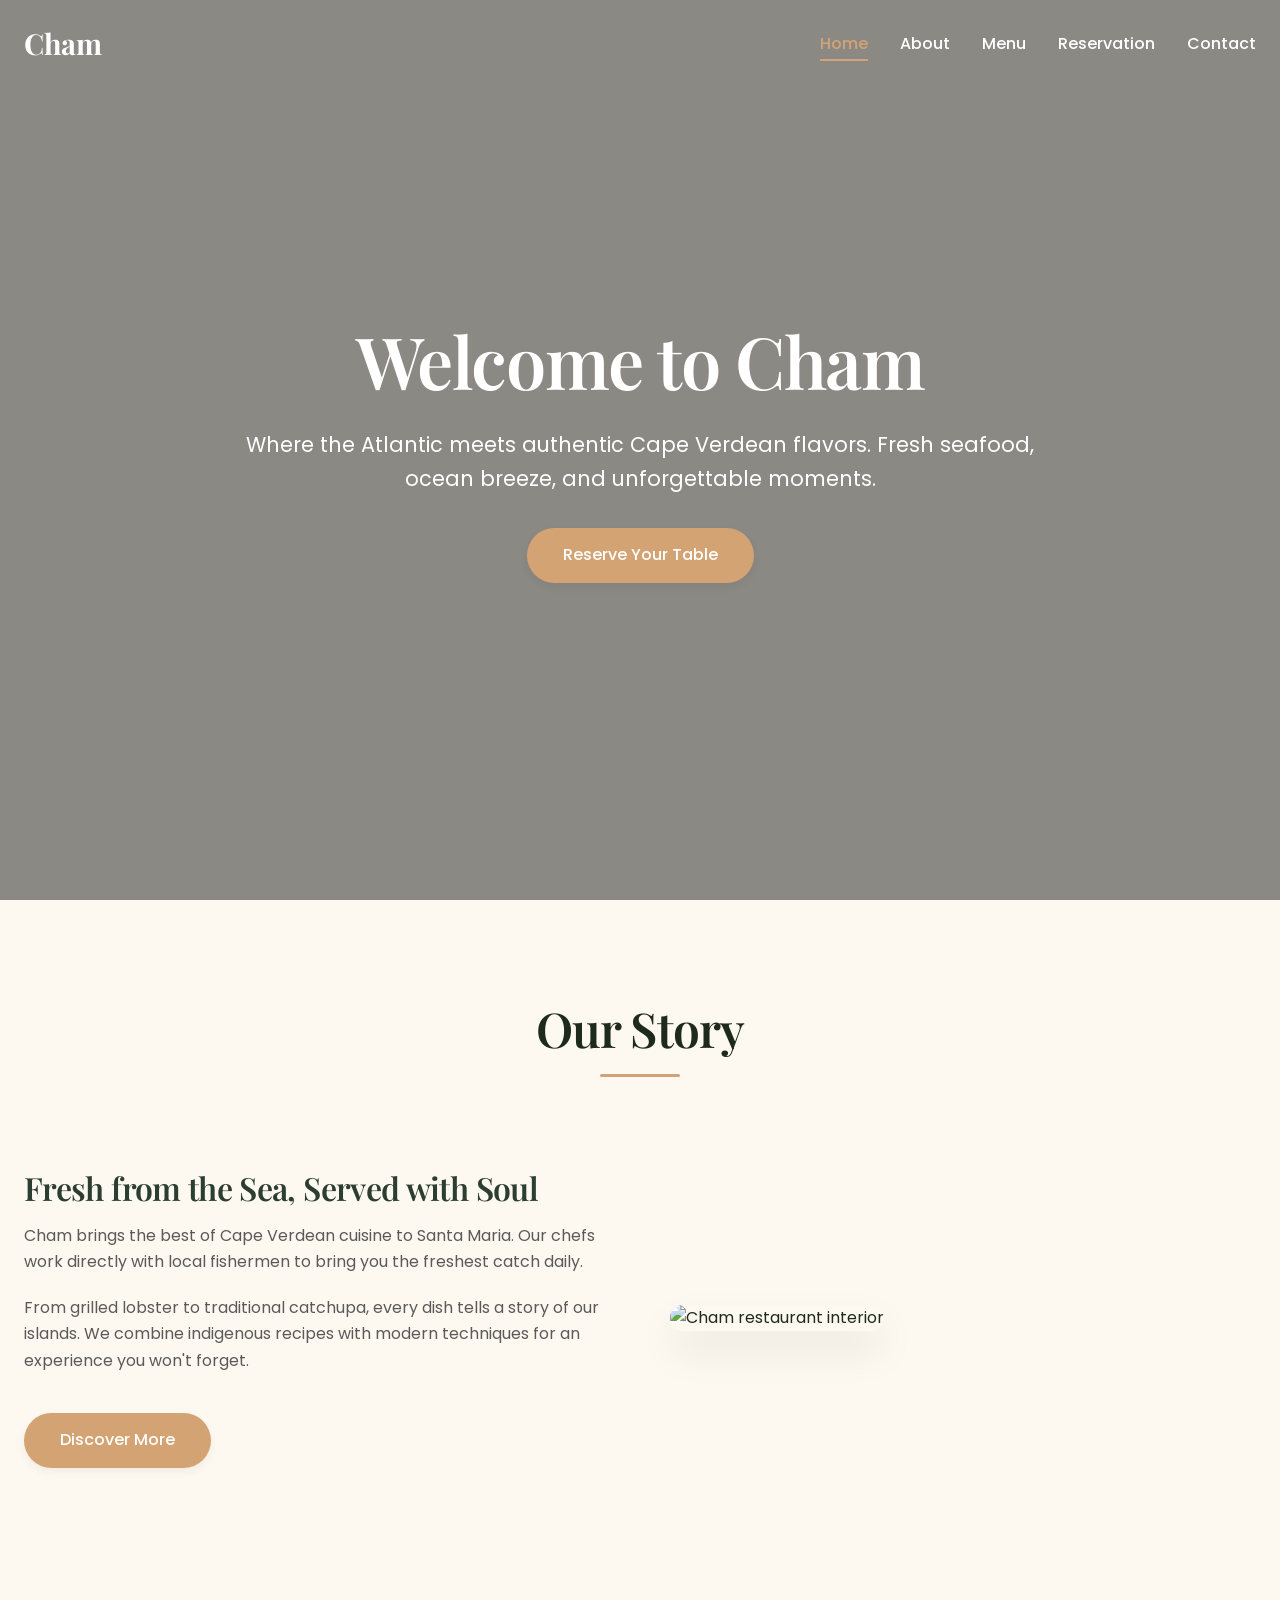
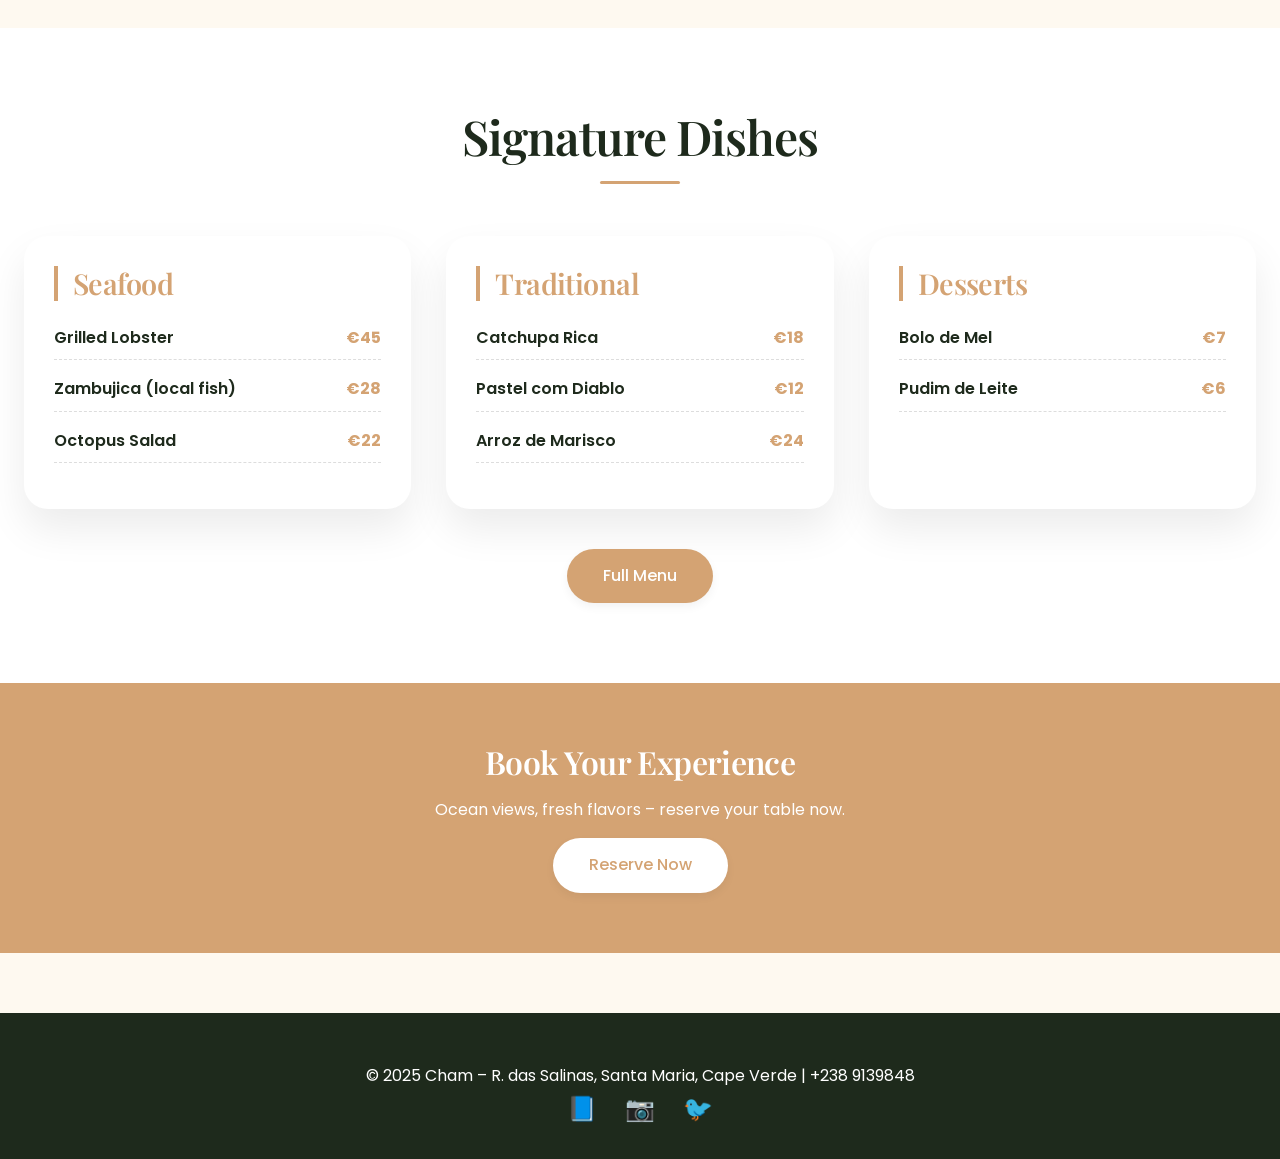
==== index.html @ 8c7170d0 "Create index.html" ====
<!DOCTYPE html>
<html lang="en">
<head>
    <meta charset="UTF-8">
    <meta name="viewport" content="width=device-width, initial-scale=1.0, viewport-fit=cover">
    <title>Cham | Exquisite Dining in Santa Maria, Cape Verde</title>
    <meta name="description" content="Cham Restaurant in Santa Maria, Cape Verde. Fresh seafood, local flavors, and stunning ocean views. Reserve your table today.">
    <link rel="preconnect" href="https://fonts.googleapis.com">
    <link rel="preconnect" href="https://fonts.gstatic.com" crossorigin>
    <link href="https://fonts.googleapis.com/css2?family=Playfair+Display:wght@400;600;700&family=Poppins:wght@300;400;500;600&display=swap" rel="stylesheet" media="print" onload="this.media='all'">
    <noscript><link href="https://fonts.googleapis.com/css2?family=Playfair+Display:wght@400;600;700&family=Poppins:wght@300;400;500;600&display=swap" rel="stylesheet"></noscript>
    <link rel="preload" as="image" href="https://images.unsplash.com/photo-1517248135467-4c7edcad34c4?ixlib=rb-4.0.3&auto=format&fit=crop&w=2070&q=80">
    <!-- Critical CSS inline for instant paint -->
    <style>
        :root{--primary:#d4a373;--primary-dark:#b88352;--secondary:#2c3e2f;--dark:#1e2a1c;--light:#fef9f0;--gray:#5a5a5a;--white:#fff;--font-head:'Playfair Display',serif;--font-body:'Poppins',sans-serif;--transition:all 0.4s ease}
        *{margin:0;padding:0;box-sizing:border-box}
        body{font-family:var(--font-body);color:var(--dark);background:var(--light);line-height:1.65;overflow-x:hidden}
        h1,h2,h3{font-family:var(--font-head);font-weight:600}
        .container{max-width:1280px;margin:0 auto;padding:0 24px}
        .btn{display:inline-block;background:var(--primary);color:var(--white);padding:14px 36px;border-radius:50px;text-decoration:none;font-weight:500;transition:var(--transition);border:none;cursor:pointer}
        .btn:hover{background:var(--primary-dark);transform:translateY(-3px)}
        .nav{position:fixed;width:100%;top:0;z-index:1000;padding:20px 0;transition:var(--transition);background:transparent}
        .nav-scrolled{background:rgba(30,42,28,0.95);backdrop-filter:blur(10px);padding:12px 0}
        .nav .container{display:flex;justify-content:space-between;align-items:center}
        .logo{font-size:1.8rem;font-weight:700;font-family:var(--font-head);color:var(--white);text-decoration:none}
        .nav-links{display:flex;gap:2rem;list-style:none}
        .nav-links a{color:var(--white);text-decoration:none;font-weight:500;transition:var(--transition)}
        .nav-links a:hover,.nav-links a.active{color:var(--primary)}
        .mobile-menu{display:none;font-size:1.8rem;color:var(--white);cursor:pointer;background:none;border:none}
        .hero{height:100vh;min-height:700px;background:linear-gradient(rgba(0,0,0,0.45),rgba(0,0,0,0.45)),url('https://images.unsplash.com/photo-1517248135467-4c7edcad34c4?ixlib=rb-4.0.3&auto=format&fit=crop&w=2070&q=80') no-repeat center/cover;display:flex;align-items:center;text-align:center;color:var(--white)}
        .hero-content{max-width:800px;margin:0 auto}
        .hero h1{font-size:4.5rem;margin-bottom:1.5rem;animation:fadeUp 1s ease}
        .hero p{font-size:1.3rem;margin-bottom:2rem;animation:fadeUp 1s ease 0.2s both}
        .hero .btn{animation:fadeUp 1s ease 0.4s both}
        @keyframes fadeUp{from{opacity:0;transform:translateY(40px)}to{opacity:1;transform:translateY(0)}}
        .section-title{text-align:center;font-size:3rem;margin-bottom:2rem;position:relative;display:inline-block;width:100%}
        .section-title::after{content:'';display:block;width:80px;height:3px;background:var(--primary);margin:1rem auto 0}
        .about-grid{display:grid;grid-template-columns:1fr 1fr;gap:60px;align-items:center;margin:60px 0}
        .menu-grid{display:grid;grid-template-columns:repeat(auto-fit,minmax(300px,1fr));gap:35px}
        .footer{background:var(--dark);color:white;text-align:center;padding:50px 0 30px;margin-top:60px}
        @media(max-width:768px){.mobile-menu{display:block}.nav-links{position:fixed;top:70px;left:-100%;width:80%;height:calc(100vh - 70px);background:var(--dark);flex-direction:column;align-items:center;padding-top:40px;transition:left 0.3s}.nav-links.active{left:0}.hero h1{font-size:2.5rem}.about-grid{grid-template-columns:1fr}}
    </style>
    <link rel="stylesheet" href="style.css" media="print" onload="this.media='all'">
    <noscript><link rel="stylesheet" href="style.css"></noscript>
</head>
<body>
    <nav class="nav">
        <div class="container">
            <a href="index.html" class="logo">Cham</a>
            <button class="mobile-menu" aria-label="Menu">☰</button>
            <ul class="nav-links">
                <li><a href="index.html" class="active">Home</a></li>
                <li><a href="about.html">About</a></li>
                <li><a href="menu.html">Menu</a></li>
                <li><a href="reservation.html">Reservation</a></li>
                <li><a href="contact.html">Contact</a></li>
            </ul>
        </div>
    </nav>

    <section class="hero">
        <div class="hero-content">
            <h1>Welcome to Cham</h1>
            <p>Where the Atlantic meets authentic Cape Verdean flavors. Fresh seafood, ocean breeze, and unforgettable moments.</p>
            <a href="reservation.html" class="btn">Reserve Your Table</a>
        </div>
    </section>

    <section class="about">
        <div class="container">
            <h2 class="section-title">Our Story</h2>
            <div class="about-grid">
                <div class="about-text">
                    <h3>Fresh from the Sea, Served with Soul</h3>
                    <p>Cham brings the best of Cape Verdean cuisine to Santa Maria. Our chefs work directly with local fishermen to bring you the freshest catch daily.</p>
                    <p>From grilled lobster to traditional catchupa, every dish tells a story of our islands. We combine indigenous recipes with modern techniques for an experience you won't forget.</p>
                    <a href="about.html" class="btn" style="margin-top:20px">Discover More</a>
                </div>
                <div class="about-img">
                    <img src="https://images.unsplash.com/photo-1555396273-367ea4eb4db5?ixlib=rb-4.0.3&auto=format&fit=crop&w=800&q=80" alt="Cham restaurant interior" loading="eager" width="100%">
                </div>
            </div>
        </div>
    </section>

    <section style="background:var(--white); padding:80px 0">
        <div class="container">
            <h2 class="section-title">Signature Dishes</h2>
            <div class="menu-grid">
                <div class="menu-category">
                    <h3>Seafood</h3>
                    <div class="menu-item"><span class="menu-item-name">Grilled Lobster</span><span class="menu-item-price">€45</span></div>
                    <div class="menu-item"><span class="menu-item-name">Zambujica (local fish)</span><span class="menu-item-price">€28</span></div>
                    <div class="menu-item"><span class="menu-item-name">Octopus Salad</span><span class="menu-item-price">€22</span></div>
                </div>
                <div class="menu-category">
                    <h3>Traditional</h3>
                    <div class="menu-item"><span class="menu-item-name">Catchupa Rica</span><span class="menu-item-price">€18</span></div>
                    <div class="menu-item"><span class="menu-item-name">Pastel com Diablo</span><span class="menu-item-price">€12</span></div>
                    <div class="menu-item"><span class="menu-item-name">Arroz de Marisco</span><span class="menu-item-price">€24</span></div>
                </div>
                <div class="menu-category">
                    <h3>Desserts</h3>
                    <div class="menu-item"><span class="menu-item-name">Bolo de Mel</span><span class="menu-item-price">€7</span></div>
                    <div class="menu-item"><span class="menu-item-name">Pudim de Leite</span><span class="menu-item-price">€6</span></div>
                </div>
            </div>
            <div style="text-align:center; margin-top:40px">
                <a href="menu.html" class="btn">Full Menu</a>
            </div>
        </div>
    </section>

    <section style="background:var(--primary); color:white; text-align:center; padding:60px 20px">
        <div class="container">
            <h2 style="font-size:2rem">Book Your Experience</h2>
            <p style="margin:15px 0">Ocean views, fresh flavors – reserve your table now.</p>
            <a href="reservation.html" class="btn" style="background:white; color:var(--primary)">Reserve Now</a>
        </div>
    </section>

    <footer class="footer">
        <div class="container">
            <p>© 2025 Cham – R. das Salinas, Santa Maria, Cape Verde | +238 9139848</p>
            <div class="social-links">
                <a href="#">📘</a> <a href="#">📷</a> <a href="#">🐦</a>
            </div>
        </div>
    </footer>
    <script src="script.js" defer></script>
</body>
</html>
---- style.css ----
/* Cham - Restaurant in Santa Maria, Cape Verde */
/* Premium Modern Design | Fast Loading | No React */

:root {
    --primary: #d4a373;
    --primary-dark: #b88352;
    --secondary: #2c3e2f;
    --dark: #1e2a1c;
    --light: #fef9f0;
    --gray: #5a5a5a;
    --white: #ffffff;
    --black: #1a1a1a;
    --font-head: 'Playfair Display', serif;
    --font-body: 'Poppins', sans-serif;
    --transition: all 0.4s ease;
    --shadow: 0 20px 40px rgba(0,0,0,0.08);
    --shadow-hover: 0 25px 50px rgba(0,0,0,0.12);
}

* { margin: 0; padding: 0; box-sizing: border-box; }
body { font-family: var(--font-body); color: var(--dark); background-color: var(--light); line-height: 1.65; overflow-x: hidden; }
h1, h2, h3, h4, h5, h6 { font-family: var(--font-head); font-weight: 600; letter-spacing: -0.02em; line-height: 1.2; }
.container { max-width: 1280px; margin: 0 auto; padding: 0 24px; }
section { padding: 100px 0; position: relative; }

.section-title { text-align: center; font-size: 3rem; margin-bottom: 2rem; position: relative; display: inline-block; width: 100%; }
.section-title::after { content: ''; display: block; width: 80px; height: 3px; background: var(--primary); margin: 1rem auto 0; border-radius: 2px; }
.section-subtitle { text-align: center; color: var(--gray); max-width: 700px; margin: -1rem auto 3rem; font-size: 1.1rem; }

.btn { display: inline-block; background: var(--primary); color: var(--white); padding: 14px 36px; border-radius: 50px; text-decoration: none; font-weight: 500; font-size: 1rem; transition: var(--transition); border: none; cursor: pointer; box-shadow: 0 4px 10px rgba(0,0,0,0.05); }
.btn:hover { background: var(--primary-dark); transform: translateY(-3px); box-shadow: 0 8px 20px rgba(0,0,0,0.1); }
.btn-outline { background: transparent; border: 2px solid var(--primary); color: var(--primary); }
.btn-outline:hover { background: var(--primary); color: var(--white); }

.nav { position: fixed; width: 100%; top: 0; z-index: 1000; padding: 20px 0; transition: var(--transition); background: transparent; }
.nav-scrolled { background: rgba(30, 42, 28, 0.95); backdrop-filter: blur(10px); padding: 12px 0; box-shadow: 0 5px 20px rgba(0,0,0,0.1); }
.nav .container { display: flex; justify-content: space-between; align-items: center; }
.logo { font-size: 1.8rem; font-weight: 700; font-family: var(--font-head); color: var(--white); text-decoration: none; letter-spacing: -0.5px; }
.nav-links { display: flex; gap: 2rem; list-style: none; }
.nav-links a { color: var(--white); text-decoration: none; font-weight: 500; transition: var(--transition); position: relative; }
.nav-links a:hover, .nav-links a.active { color: var(--primary); }
.nav-links a.active::after { content: ''; position: absolute; bottom: -6px; left: 0; width: 100%; height: 2px; background: var(--primary); }
.mobile-menu { display: none; font-size: 1.8rem; color: var(--white); cursor: pointer; background: none; border: none; }

.hero { height: 100vh; min-height: 700px; background: linear-gradient(rgba(0,0,0,0.45), rgba(0,0,0,0.45)), url('https://images.unsplash.com/photo-1517248135467-4c7edcad34c4?ixlib=rb-4.0.3&auto=format&fit=crop&w=2070&q=80') no-repeat center/cover; display: flex; align-items: center; text-align: center; color: var(--white); }
.hero-content { max-width: 800px; margin: 0 auto; }
.hero h1 { font-size: 4.5rem; margin-bottom: 1.5rem; animation: fadeUp 1s ease; }
.hero p { font-size: 1.3rem; margin-bottom: 2rem; animation: fadeUp 1s ease 0.2s both; }
.hero .btn { animation: fadeUp 1s ease 0.4s both; }
@keyframes fadeUp { from { opacity: 0; transform: translateY(40px); } to { opacity: 1; transform: translateY(0); } }

.about-grid { display: grid; grid-template-columns: 1fr 1fr; gap: 60px; align-items: center; }
.about-text h3 { font-size: 2rem; margin-bottom: 1rem; color: var(--secondary); }
.about-text p { margin-bottom: 1.2rem; color: var(--gray); }
.about-img img { width: 100%; border-radius: 20px; box-shadow: var(--shadow); transition: var(--transition); }
.about-img img:hover { transform: scale(1.02); box-shadow: var(--shadow-hover); }

.menu-grid { display: grid; grid-template-columns: repeat(auto-fit, minmax(320px, 1fr)); gap: 35px; margin-top: 20px; }
.menu-category { background: var(--white); padding: 30px; border-radius: 24px; box-shadow: var(--shadow); transition: var(--transition); }
.menu-category:hover { transform: translateY(-8px); box-shadow: var(--shadow-hover); }
.menu-category h3 { font-size: 1.8rem; color: var(--primary); margin-bottom: 1.5rem; border-left: 4px solid var(--primary); padding-left: 15px; }
.menu-item { display: flex; justify-content: space-between; margin-bottom: 1rem; padding-bottom: 0.5rem; border-bottom: 1px dashed #ddd; }
.menu-item-name { font-weight: 600; }
.menu-item-price { color: var(--primary); font-weight: 700; }

.reservation-form { max-width: 700px; margin: 60px auto; background: var(--white); padding: 45px; border-radius: 30px; box-shadow: var(--shadow); }
.form-group { margin-bottom: 20px; }
.form-group label { display: block; margin-bottom: 8px; font-weight: 500; }
.form-group input, .form-group select, .form-group textarea { width: 100%; padding: 14px 16px; border: 1px solid #e0e0e0; border-radius: 12px; font-family: var(--font-body); font-size: 1rem; transition: var(--transition); }
.form-group input:focus, .form-group select:focus, .form-group textarea:focus { outline: none; border-color: var(--primary); box-shadow: 0 0 0 3px rgba(212, 163, 115, 0.1); }
.form-row { display: grid; grid-template-columns: 1fr 1fr; gap: 20px; }

.contact-grid { display: grid; grid-template-columns: repeat(auto-fit, minmax(260px, 1fr)); gap: 40px; margin-bottom: 60px; }
.contact-card { background: var(--white); padding: 35px 25px; text-align: center; border-radius: 24px; box-shadow: var(--shadow); transition: var(--transition); }
.contact-card:hover { transform: translateY(-5px); }
.contact-card h3 { color: var(--primary); margin-bottom: 15px; font-size: 1.5rem; }
.contact-card p { margin: 8px 0; color: var(--gray); }
.map { border-radius: 24px; overflow: hidden; box-shadow: var(--shadow); }

.footer { background: var(--dark); color: var(--white); text-align: center; padding: 50px 0 30px; margin-top: 60px; }
.social-links a { color: var(--white); margin: 0 12px; font-size: 1.5rem; text-decoration: none; transition: var(--transition); }
.social-links a:hover { color: var(--primary); transform: translateY(-3px); }

.toast-message { position: fixed; bottom: 30px; right: 30px; background: #2c7a4d; color: white; padding: 14px 28px; border-radius: 60px; font-weight: 500; z-index: 10000; box-shadow: 0 8px 20px rgba(0,0,0,0.2); opacity: 0; transform: translateY(20px); transition: all 0.3s ease; pointer-events: none; }
.toast-message.show { opacity: 1; transform: translateY(0); }

@media (max-width: 992px) { section { padding: 70px 0; } .hero h1 { font-size: 3.2rem; } .section-title { font-size: 2.5rem; } }
@media (max-width: 768px) { .mobile-menu { display: block; } .nav-links { position: fixed; top: 70px; left: -100%; width: 80%; height: calc(100vh - 70px); background: var(--dark); flex-direction: column; align-items: center; padding-top: 40px; transition: left 0.3s; gap: 1.8rem; border-radius: 0 20px 20px 0; } .nav-links.active { left: 0; } .hero h1 { font-size: 2.5rem; } .about-grid, .form-row { grid-template-columns: 1fr; } .reservation-form { padding: 25px; } .section-title { font-size: 2rem; } }
@media (max-width: 480px) { .container { padding: 0 16px; } .hero h1 { font-size: 2rem; } .btn { padding: 10px 24px; } }
---- style.css ----
/* Cham - Restaurant in Santa Maria, Cape Verde */
/* Premium Modern Design | Fast Loading | No React */

:root {
    --primary: #d4a373;
    --primary-dark: #b88352;
    --secondary: #2c3e2f;
    --dark: #1e2a1c;
    --light: #fef9f0;
    --gray: #5a5a5a;
    --white: #ffffff;
    --black: #1a1a1a;
    --font-head: 'Playfair Display', serif;
    --font-body: 'Poppins', sans-serif;
    --transition: all 0.4s ease;
    --shadow: 0 20px 40px rgba(0,0,0,0.08);
    --shadow-hover: 0 25px 50px rgba(0,0,0,0.12);
}

* { margin: 0; padding: 0; box-sizing: border-box; }
body { font-family: var(--font-body); color: var(--dark); background-color: var(--light); line-height: 1.65; overflow-x: hidden; }
h1, h2, h3, h4, h5, h6 { font-family: var(--font-head); font-weight: 600; letter-spacing: -0.02em; line-height: 1.2; }
.container { max-width: 1280px; margin: 0 auto; padding: 0 24px; }
section { padding: 100px 0; position: relative; }

.section-title { text-align: center; font-size: 3rem; margin-bottom: 2rem; position: relative; display: inline-block; width: 100%; }
.section-title::after { content: ''; display: block; width: 80px; height: 3px; background: var(--primary); margin: 1rem auto 0; border-radius: 2px; }
.section-subtitle { text-align: center; color: var(--gray); max-width: 700px; margin: -1rem auto 3rem; font-size: 1.1rem; }

.btn { display: inline-block; background: var(--primary); color: var(--white); padding: 14px 36px; border-radius: 50px; text-decoration: none; font-weight: 500; font-size: 1rem; transition: var(--transition); border: none; cursor: pointer; box-shadow: 0 4px 10px rgba(0,0,0,0.05); }
.btn:hover { background: var(--primary-dark); transform: translateY(-3px); box-shadow: 0 8px 20px rgba(0,0,0,0.1); }
.btn-outline { background: transparent; border: 2px solid var(--primary); color: var(--primary); }
.btn-outline:hover { background: var(--primary); color: var(--white); }

.nav { position: fixed; width: 100%; top: 0; z-index: 1000; padding: 20px 0; transition: var(--transition); background: transparent; }
.nav-scrolled { background: rgba(30, 42, 28, 0.95); backdrop-filter: blur(10px); padding: 12px 0; box-shadow: 0 5px 20px rgba(0,0,0,0.1); }
.nav .container { display: flex; justify-content: space-between; align-items: center; }
.logo { font-size: 1.8rem; font-weight: 700; font-family: var(--font-head); color: var(--white); text-decoration: none; letter-spacing: -0.5px; }
.nav-links { display: flex; gap: 2rem; list-style: none; }
.nav-links a { color: var(--white); text-decoration: none; font-weight: 500; transition: var(--transition); position: relative; }
.nav-links a:hover, .nav-links a.active { color: var(--primary); }
.nav-links a.active::after { content: ''; position: absolute; bottom: -6px; left: 0; width: 100%; height: 2px; background: var(--primary); }
.mobile-menu { display: none; font-size: 1.8rem; color: var(--white); cursor: pointer; background: none; border: none; }

.hero { height: 100vh; min-height: 700px; background: linear-gradient(rgba(0,0,0,0.45), rgba(0,0,0,0.45)), url('https://images.unsplash.com/photo-1517248135467-4c7edcad34c4?ixlib=rb-4.0.3&auto=format&fit=crop&w=2070&q=80') no-repeat center/cover; display: flex; align-items: center; text-align: center; color: var(--white); }
.hero-content { max-width: 800px; margin: 0 auto; }
.hero h1 { font-size: 4.5rem; margin-bottom: 1.5rem; animation: fadeUp 1s ease; }
.hero p { font-size: 1.3rem; margin-bottom: 2rem; animation: fadeUp 1s ease 0.2s both; }
.hero .btn { animation: fadeUp 1s ease 0.4s both; }
@keyframes fadeUp { from { opacity: 0; transform: translateY(40px); } to { opacity: 1; transform: translateY(0); } }

.about-grid { display: grid; grid-template-columns: 1fr 1fr; gap: 60px; align-items: center; }
.about-text h3 { font-size: 2rem; margin-bottom: 1rem; color: var(--secondary); }
.about-text p { margin-bottom: 1.2rem; color: var(--gray); }
.about-img img { width: 100%; border-radius: 20px; box-shadow: var(--shadow); transition: var(--transition); }
.about-img img:hover { transform: scale(1.02); box-shadow: var(--shadow-hover); }

.menu-grid { display: grid; grid-template-columns: repeat(auto-fit, minmax(320px, 1fr)); gap: 35px; margin-top: 20px; }
.menu-category { background: var(--white); padding: 30px; border-radius: 24px; box-shadow: var(--shadow); transition: var(--transition); }
.menu-category:hover { transform: translateY(-8px); box-shadow: var(--shadow-hover); }
.menu-category h3 { font-size: 1.8rem; color: var(--primary); margin-bottom: 1.5rem; border-left: 4px solid var(--primary); padding-left: 15px; }
.menu-item { display: flex; justify-content: space-between; margin-bottom: 1rem; padding-bottom: 0.5rem; border-bottom: 1px dashed #ddd; }
.menu-item-name { font-weight: 600; }
.menu-item-price { color: var(--primary); font-weight: 700; }

.reservation-form { max-width: 700px; margin: 60px auto; background: var(--white); padding: 45px; border-radius: 30px; box-shadow: var(--shadow); }
.form-group { margin-bottom: 20px; }
.form-group label { display: block; margin-bottom: 8px; font-weight: 500; }
.form-group input, .form-group select, .form-group textarea { width: 100%; padding: 14px 16px; border: 1px solid #e0e0e0; border-radius: 12px; font-family: var(--font-body); font-size: 1rem; transition: var(--transition); }
.form-group input:focus, .form-group select:focus, .form-group textarea:focus { outline: none; border-color: var(--primary); box-shadow: 0 0 0 3px rgba(212, 163, 115, 0.1); }
.form-row { display: grid; grid-template-columns: 1fr 1fr; gap: 20px; }

.contact-grid { display: grid; grid-template-columns: repeat(auto-fit, minmax(260px, 1fr)); gap: 40px; margin-bottom: 60px; }
.contact-card { background: var(--white); padding: 35px 25px; text-align: center; border-radius: 24px; box-shadow: var(--shadow); transition: var(--transition); }
.contact-card:hover { transform: translateY(-5px); }
.contact-card h3 { color: var(--primary); margin-bottom: 15px; font-size: 1.5rem; }
.contact-card p { margin: 8px 0; color: var(--gray); }
.map { border-radius: 24px; overflow: hidden; box-shadow: var(--shadow); }

.footer { background: var(--dark); color: var(--white); text-align: center; padding: 50px 0 30px; margin-top: 60px; }
.social-links a { color: var(--white); margin: 0 12px; font-size: 1.5rem; text-decoration: none; transition: var(--transition); }
.social-links a:hover { color: var(--primary); transform: translateY(-3px); }

.toast-message { position: fixed; bottom: 30px; right: 30px; background: #2c7a4d; color: white; padding: 14px 28px; border-radius: 60px; font-weight: 500; z-index: 10000; box-shadow: 0 8px 20px rgba(0,0,0,0.2); opacity: 0; transform: translateY(20px); transition: all 0.3s ease; pointer-events: none; }
.toast-message.show { opacity: 1; transform: translateY(0); }

@media (max-width: 992px) { section { padding: 70px 0; } .hero h1 { font-size: 3.2rem; } .section-title { font-size: 2.5rem; } }
@media (max-width: 768px) { .mobile-menu { display: block; } .nav-links { position: fixed; top: 70px; left: -100%; width: 80%; height: calc(100vh - 70px); background: var(--dark); flex-direction: column; align-items: center; padding-top: 40px; transition: left 0.3s; gap: 1.8rem; border-radius: 0 20px 20px 0; } .nav-links.active { left: 0; } .hero h1 { font-size: 2.5rem; } .about-grid, .form-row { grid-template-columns: 1fr; } .reservation-form { padding: 25px; } .section-title { font-size: 2rem; } }
@media (max-width: 480px) { .container { padding: 0 16px; } .hero h1 { font-size: 2rem; } .btn { padding: 10px 24px; } }
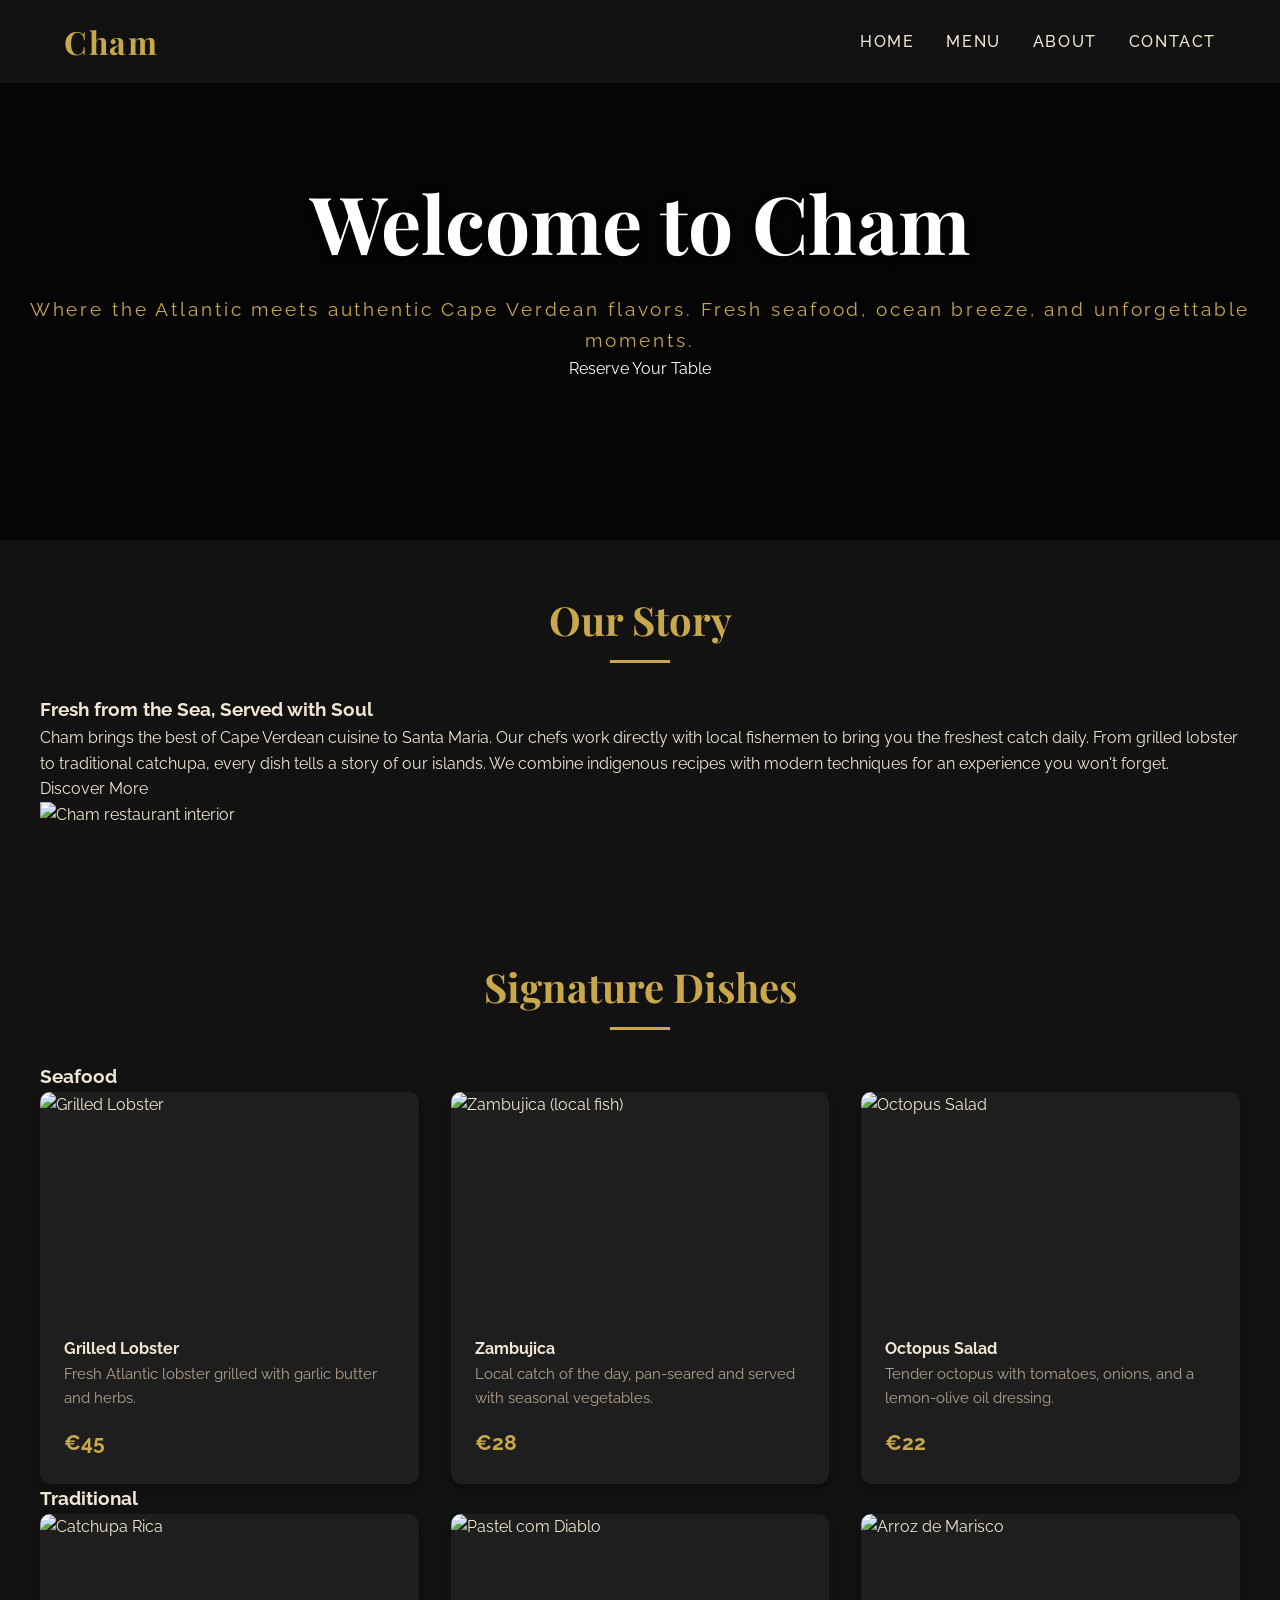
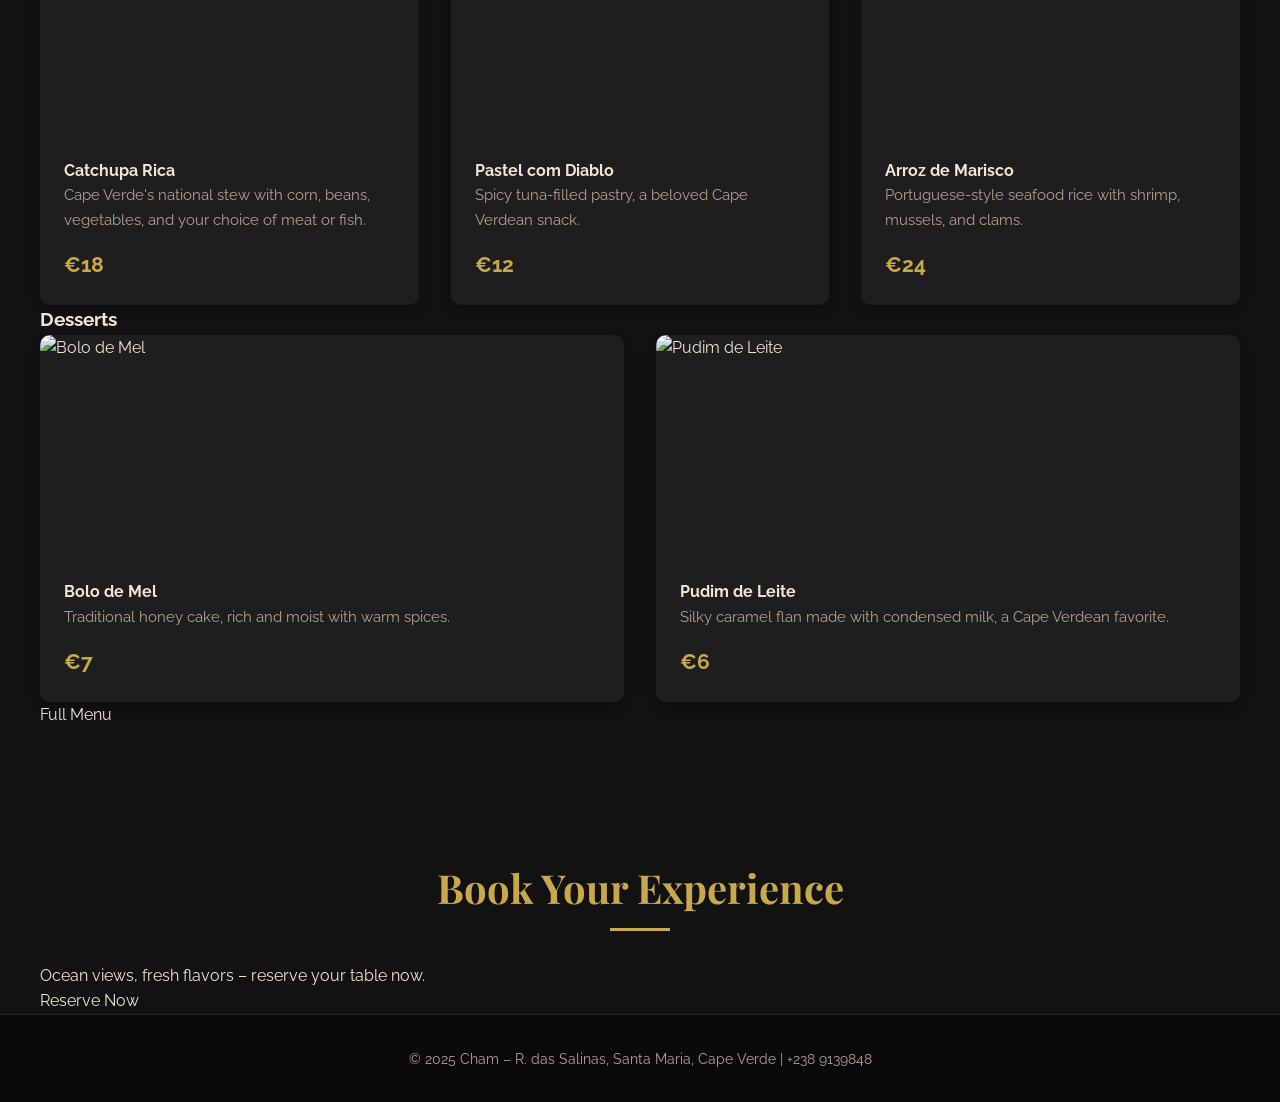
==== commit 340c47a1: "Create index.html" ====
--- a/index.html
+++ b/index.html
@@ -2,131 +2,155 @@
 <html lang="en">
 <head>
     <meta charset="UTF-8">
-    <meta name="viewport" content="width=device-width, initial-scale=1.0, viewport-fit=cover">
+    <meta name="viewport" content="width=device-width, initial-scale=1.0">
     <title>Cham | Exquisite Dining in Santa Maria, Cape Verde</title>
-    <meta name="description" content="Cham Restaurant in Santa Maria, Cape Verde. Fresh seafood, local flavors, and stunning ocean views. Reserve your table today.">
+    <link rel="stylesheet" href="style.css">
     <link rel="preconnect" href="https://fonts.googleapis.com">
     <link rel="preconnect" href="https://fonts.gstatic.com" crossorigin>
-    <link href="https://fonts.googleapis.com/css2?family=Playfair+Display:wght@400;600;700&family=Poppins:wght@300;400;500;600&display=swap" rel="stylesheet" media="print" onload="this.media='all'">
-    <noscript><link href="https://fonts.googleapis.com/css2?family=Playfair+Display:wght@400;600;700&family=Poppins:wght@300;400;500;600&display=swap" rel="stylesheet"></noscript>
-    <link rel="preload" as="image" href="https://images.unsplash.com/photo-1517248135467-4c7edcad34c4?ixlib=rb-4.0.3&auto=format&fit=crop&w=2070&q=80">
-    <!-- Critical CSS inline for instant paint -->
-    <style>
-        :root{--primary:#d4a373;--primary-dark:#b88352;--secondary:#2c3e2f;--dark:#1e2a1c;--light:#fef9f0;--gray:#5a5a5a;--white:#fff;--font-head:'Playfair Display',serif;--font-body:'Poppins',sans-serif;--transition:all 0.4s ease}
-        *{margin:0;padding:0;box-sizing:border-box}
-        body{font-family:var(--font-body);color:var(--dark);background:var(--light);line-height:1.65;overflow-x:hidden}
-        h1,h2,h3{font-family:var(--font-head);font-weight:600}
-        .container{max-width:1280px;margin:0 auto;padding:0 24px}
-        .btn{display:inline-block;background:var(--primary);color:var(--white);padding:14px 36px;border-radius:50px;text-decoration:none;font-weight:500;transition:var(--transition);border:none;cursor:pointer}
-        .btn:hover{background:var(--primary-dark);transform:translateY(-3px)}
-        .nav{position:fixed;width:100%;top:0;z-index:1000;padding:20px 0;transition:var(--transition);background:transparent}
-        .nav-scrolled{background:rgba(30,42,28,0.95);backdrop-filter:blur(10px);padding:12px 0}
-        .nav .container{display:flex;justify-content:space-between;align-items:center}
-        .logo{font-size:1.8rem;font-weight:700;font-family:var(--font-head);color:var(--white);text-decoration:none}
-        .nav-links{display:flex;gap:2rem;list-style:none}
-        .nav-links a{color:var(--white);text-decoration:none;font-weight:500;transition:var(--transition)}
-        .nav-links a:hover,.nav-links a.active{color:var(--primary)}
-        .mobile-menu{display:none;font-size:1.8rem;color:var(--white);cursor:pointer;background:none;border:none}
-        .hero{height:100vh;min-height:700px;background:linear-gradient(rgba(0,0,0,0.45),rgba(0,0,0,0.45)),url('https://images.unsplash.com/photo-1517248135467-4c7edcad34c4?ixlib=rb-4.0.3&auto=format&fit=crop&w=2070&q=80') no-repeat center/cover;display:flex;align-items:center;text-align:center;color:var(--white)}
-        .hero-content{max-width:800px;margin:0 auto}
-        .hero h1{font-size:4.5rem;margin-bottom:1.5rem;animation:fadeUp 1s ease}
-        .hero p{font-size:1.3rem;margin-bottom:2rem;animation:fadeUp 1s ease 0.2s both}
-        .hero .btn{animation:fadeUp 1s ease 0.4s both}
-        @keyframes fadeUp{from{opacity:0;transform:translateY(40px)}to{opacity:1;transform:translateY(0)}}
-        .section-title{text-align:center;font-size:3rem;margin-bottom:2rem;position:relative;display:inline-block;width:100%}
-        .section-title::after{content:'';display:block;width:80px;height:3px;background:var(--primary);margin:1rem auto 0}
-        .about-grid{display:grid;grid-template-columns:1fr 1fr;gap:60px;align-items:center;margin:60px 0}
-        .menu-grid{display:grid;grid-template-columns:repeat(auto-fit,minmax(300px,1fr));gap:35px}
-        .footer{background:var(--dark);color:white;text-align:center;padding:50px 0 30px;margin-top:60px}
-        @media(max-width:768px){.mobile-menu{display:block}.nav-links{position:fixed;top:70px;left:-100%;width:80%;height:calc(100vh - 70px);background:var(--dark);flex-direction:column;align-items:center;padding-top:40px;transition:left 0.3s}.nav-links.active{left:0}.hero h1{font-size:2.5rem}.about-grid{grid-template-columns:1fr}}
-    </style>
-    <link rel="stylesheet" href="style.css" media="print" onload="this.media='all'">
-    <noscript><link rel="stylesheet" href="style.css"></noscript>
+    <link href="https://fonts.googleapis.com/css2?family=Playfair+Display:wght@400;500;600;700&family=Raleway:wght@300;400;500;600&display=swap" rel="stylesheet">
 </head>
 <body>
-    <nav class="nav">
-        <div class="container">
-            <a href="index.html" class="logo">Cham</a>
-            <button class="mobile-menu" aria-label="Menu">☰</button>
+    <header class="navbar">
+        <div class="logo">Cham</div>
+        <nav>
             <ul class="nav-links">
-                <li><a href="index.html" class="active">Home</a></li>
-                <li><a href="about.html">About</a></li>
+                <li><a href="index.html">Home</a></li>
                 <li><a href="menu.html">Menu</a></li>
-                <li><a href="reservation.html">Reservation</a></li>
-                <li><a href="contact.html">Contact</a></li>
+                <li><a href="#about">About</a></li>
+                <li><a href="#contact">Contact</a></li>
             </ul>
-        </div>
-    </nav>
+        </nav>
+    </header>
 
-    <section class="hero">
+    <!-- HERO SECTION WITH IMPROVED BACKGROUND -->
+    <section class="hero" style="background-image: url('https://images.unsplash.com/photo-1559339352-11d035aa65de?w=1600&q=80');">
+        <div class="hero-overlay"></div>
         <div class="hero-content">
             <h1>Welcome to Cham</h1>
-            <p>Where the Atlantic meets authentic Cape Verdean flavors. Fresh seafood, ocean breeze, and unforgettable moments.</p>
-            <a href="reservation.html" class="btn">Reserve Your Table</a>
+            <p class="hero-subtitle">Where the Atlantic meets authentic Cape Verdean flavors. Fresh seafood, ocean breeze, and unforgettable moments.</p>
+            <a href="#reservation" class="btn">Reserve Your Table</a>
         </div>
     </section>
 
-    <section class="about">
+    <!-- OUR STORY SECTION -->
+    <section id="about" class="section">
         <div class="container">
             <h2 class="section-title">Our Story</h2>
             <div class="about-grid">
                 <div class="about-text">
                     <h3>Fresh from the Sea, Served with Soul</h3>
-                    <p>Cham brings the best of Cape Verdean cuisine to Santa Maria. Our chefs work directly with local fishermen to bring you the freshest catch daily.</p>
-                    <p>From grilled lobster to traditional catchupa, every dish tells a story of our islands. We combine indigenous recipes with modern techniques for an experience you won't forget.</p>
-                    <a href="about.html" class="btn" style="margin-top:20px">Discover More</a>
+                    <p>Cham brings the best of Cape Verdean cuisine to Santa Maria. Our chefs work directly with local fishermen to bring you the freshest catch daily. From grilled lobster to traditional catchupa, every dish tells a story of our islands. We combine indigenous recipes with modern techniques for an experience you won't forget.</p>
+                    <a href="#menu" class="btn">Discover More</a>
                 </div>
-                <div class="about-img">
-                    <img src="https://images.unsplash.com/photo-1555396273-367ea4eb4db5?ixlib=rb-4.0.3&auto=format&fit=crop&w=800&q=80" alt="Cham restaurant interior" loading="eager" width="100%">
+                <div class="about-image">
+                    <img src="https://images.unsplash.com/photo-1414235077428-338989a2e8c0?w=800&q=80" alt="Cham restaurant interior" loading="lazy">
                 </div>
             </div>
         </div>
     </section>
 
-    <section style="background:var(--white); padding:80px 0">
+    <!-- SIGNATURE DISHES WITH IMAGES -->
+    <section id="menu" class="section menu-section">
         <div class="container">
             <h2 class="section-title">Signature Dishes</h2>
+
+            <!-- Seafood Category -->
+            <h3 class="category-title">Seafood</h3>
             <div class="menu-grid">
-                <div class="menu-category">
-                    <h3>Seafood</h3>
-                    <div class="menu-item"><span class="menu-item-name">Grilled Lobster</span><span class="menu-item-price">€45</span></div>
-                    <div class="menu-item"><span class="menu-item-name">Zambujica (local fish)</span><span class="menu-item-price">€28</span></div>
-                    <div class="menu-item"><span class="menu-item-name">Octopus Salad</span><span class="menu-item-price">€22</span></div>
+                <div class="menu-item">
+                    <img src="https://images.unsplash.com/photo-1625943553852-781c6f46f8f8?w=600&q=80" alt="Grilled Lobster" loading="lazy">
+                    <div class="item-info">
+                        <h4>Grilled Lobster</h4>
+                        <p>Fresh Atlantic lobster grilled with garlic butter and herbs.</p>
+                        <span class="price">€45</span>
+                    </div>
                 </div>
-                <div class="menu-category">
-                    <h3>Traditional</h3>
-                    <div class="menu-item"><span class="menu-item-name">Catchupa Rica</span><span class="menu-item-price">€18</span></div>
-                    <div class="menu-item"><span class="menu-item-name">Pastel com Diablo</span><span class="menu-item-price">€12</span></div>
-                    <div class="menu-item"><span class="menu-item-name">Arroz de Marisco</span><span class="menu-item-price">€24</span></div>
+                <div class="menu-item">
+                    <img src="https://images.unsplash.com/photo-1534620808146-d33bb39128b2?w=600&q=80" alt="Zambujica (local fish)" loading="lazy">
+                    <div class="item-info">
+                        <h4>Zambujica</h4>
+                        <p>Local catch of the day, pan-seared and served with seasonal vegetables.</p>
+                        <span class="price">€28</span>
+                    </div>
                 </div>
-                <div class="menu-category">
-                    <h3>Desserts</h3>
-                    <div class="menu-item"><span class="menu-item-name">Bolo de Mel</span><span class="menu-item-price">€7</span></div>
-                    <div class="menu-item"><span class="menu-item-name">Pudim de Leite</span><span class="menu-item-price">€6</span></div>
+                <div class="menu-item">
+                    <img src="https://images.unsplash.com/photo-1567306226416-28f0efdc88ce?w=600&q=80" alt="Octopus Salad" loading="lazy">
+                    <div class="item-info">
+                        <h4>Octopus Salad</h4>
+                        <p>Tender octopus with tomatoes, onions, and a lemon-olive oil dressing.</p>
+                        <span class="price">€22</span>
+                    </div>
                 </div>
             </div>
-            <div style="text-align:center; margin-top:40px">
-                <a href="menu.html" class="btn">Full Menu</a>
+
+            <!-- Traditional Category -->
+            <h3 class="category-title">Traditional</h3>
+            <div class="menu-grid">
+                <div class="menu-item">
+                    <img src="https://images.unsplash.com/photo-1540189549336-e6e99c3679fe?w=600&q=80" alt="Catchupa Rica" loading="lazy">
+                    <div class="item-info">
+                        <h4>Catchupa Rica</h4>
+                        <p>Cape Verde's national stew with corn, beans, vegetables, and your choice of meat or fish.</p>
+                        <span class="price">€18</span>
+                    </div>
+                </div>
+                <div class="menu-item">
+                    <img src="https://images.unsplash.com/photo-1551024601-bec78aea704b?w=600&q=80" alt="Pastel com Diablo" loading="lazy">
+                    <div class="item-info">
+                        <h4>Pastel com Diablo</h4>
+                        <p>Spicy tuna-filled pastry, a beloved Cape Verdean snack.</p>
+                        <span class="price">€12</span>
+                    </div>
+                </div>
+                <div class="menu-item">
+                    <img src="https://images.unsplash.com/photo-1563379926898-05f4575a45d8?w=600&q=80" alt="Arroz de Marisco" loading="lazy">
+                    <div class="item-info">
+                        <h4>Arroz de Marisco</h4>
+                        <p>Portuguese-style seafood rice with shrimp, mussels, and clams.</p>
+                        <span class="price">€24</span>
+                    </div>
+                </div>
             </div>
+
+            <!-- Desserts Category -->
+            <h3 class="category-title">Desserts</h3>
+            <div class="menu-grid">
+                <div class="menu-item">
+                    <img src="https://images.unsplash.com/photo-1578985545062-69928b1d9587?w=600&q=80" alt="Bolo de Mel" loading="lazy">
+                    <div class="item-info">
+                        <h4>Bolo de Mel</h4>
+                        <p>Traditional honey cake, rich and moist with warm spices.</p>
+                        <span class="price">€7</span>
+                    </div>
+                </div>
+                <div class="menu-item">
+                    <img src="https://images.unsplash.com/photo-1624353365286-3f8d62daad51?w=600&q=80" alt="Pudim de Leite" loading="lazy">
+                    <div class="item-info">
+                        <h4>Pudim de Leite</h4>
+                        <p>Silky caramel flan made with condensed milk, a Cape Verdean favorite.</p>
+                        <span class="price">€6</span>
+                    </div>
+                </div>
+            </div>
+
+            <a href="menu.html" class="btn">Full Menu</a>
         </div>
     </section>
 
-    <section style="background:var(--primary); color:white; text-align:center; padding:60px 20px">
+    <!-- RESERVATION CALL-TO-ACTION -->
+    <section id="reservation" class="section reservation-cta">
         <div class="container">
-            <h2 style="font-size:2rem">Book Your Experience</h2>
-            <p style="margin:15px 0">Ocean views, fresh flavors – reserve your table now.</p>
-            <a href="reservation.html" class="btn" style="background:white; color:var(--primary)">Reserve Now</a>
+            <h2 class="section-title">Book Your Experience</h2>
+            <p>Ocean views, fresh flavors – reserve your table now.</p>
+            <a href="reservation.html" class="btn">Reserve Now</a>
         </div>
     </section>
 
-    <footer class="footer">
-        <div class="container">
-            <p>© 2025 Cham – R. das Salinas, Santa Maria, Cape Verde | +238 9139848</p>
-            <div class="social-links">
-                <a href="#">📘</a> <a href="#">📷</a> <a href="#">🐦</a>
-            </div>
-        </div>
+    <!-- FOOTER -->
+    <footer>
+        <p>&copy; 2025 Cham – R. das Salinas, Santa Maria, Cape Verde | +238 9139848</p>
     </footer>
-    <script src="script.js" defer></script>
+
+    <script src="script.js"></script>
 </body>
-</html>
+                      </html>
--- a/style.css
+++ b/style.css
@@ -1,89 +1,224 @@
-/* Cham - Restaurant in Santa Maria, Cape Verde */
-/* Premium Modern Design | Fast Loading | No React */
-
+/*=============================================
+   CHAM RESTAURANT – PREMIUM STYLES
+   Enhanced background, theme, typography
+===============================================*/
+
+/* ---------- CSS Variables ---------- */
 :root {
-    --primary: #d4a373;
-    --primary-dark: #b88352;
-    --secondary: #2c3e2f;
-    --dark: #1e2a1c;
-    --light: #fef9f0;
-    --gray: #5a5a5a;
-    --white: #ffffff;
-    --black: #1a1a1a;
-    --font-head: 'Playfair Display', serif;
-    --font-body: 'Poppins', sans-serif;
-    --transition: all 0.4s ease;
-    --shadow: 0 20px 40px rgba(0,0,0,0.08);
-    --shadow-hover: 0 25px 50px rgba(0,0,0,0.12);
-}
-
-* { margin: 0; padding: 0; box-sizing: border-box; }
-body { font-family: var(--font-body); color: var(--dark); background-color: var(--light); line-height: 1.65; overflow-x: hidden; }
-h1, h2, h3, h4, h5, h6 { font-family: var(--font-head); font-weight: 600; letter-spacing: -0.02em; line-height: 1.2; }
-.container { max-width: 1280px; margin: 0 auto; padding: 0 24px; }
-section { padding: 100px 0; position: relative; }
-
-.section-title { text-align: center; font-size: 3rem; margin-bottom: 2rem; position: relative; display: inline-block; width: 100%; }
-.section-title::after { content: ''; display: block; width: 80px; height: 3px; background: var(--primary); margin: 1rem auto 0; border-radius: 2px; }
-.section-subtitle { text-align: center; color: var(--gray); max-width: 700px; margin: -1rem auto 3rem; font-size: 1.1rem; }
-
-.btn { display: inline-block; background: var(--primary); color: var(--white); padding: 14px 36px; border-radius: 50px; text-decoration: none; font-weight: 500; font-size: 1rem; transition: var(--transition); border: none; cursor: pointer; box-shadow: 0 4px 10px rgba(0,0,0,0.05); }
-.btn:hover { background: var(--primary-dark); transform: translateY(-3px); box-shadow: 0 8px 20px rgba(0,0,0,0.1); }
-.btn-outline { background: transparent; border: 2px solid var(--primary); color: var(--primary); }
-.btn-outline:hover { background: var(--primary); color: var(--white); }
-
-.nav { position: fixed; width: 100%; top: 0; z-index: 1000; padding: 20px 0; transition: var(--transition); background: transparent; }
-.nav-scrolled { background: rgba(30, 42, 28, 0.95); backdrop-filter: blur(10px); padding: 12px 0; box-shadow: 0 5px 20px rgba(0,0,0,0.1); }
-.nav .container { display: flex; justify-content: space-between; align-items: center; }
-.logo { font-size: 1.8rem; font-weight: 700; font-family: var(--font-head); color: var(--white); text-decoration: none; letter-spacing: -0.5px; }
-.nav-links { display: flex; gap: 2rem; list-style: none; }
-.nav-links a { color: var(--white); text-decoration: none; font-weight: 500; transition: var(--transition); position: relative; }
-.nav-links a:hover, .nav-links a.active { color: var(--primary); }
-.nav-links a.active::after { content: ''; position: absolute; bottom: -6px; left: 0; width: 100%; height: 2px; background: var(--primary); }
-.mobile-menu { display: none; font-size: 1.8rem; color: var(--white); cursor: pointer; background: none; border: none; }
-
-.hero { height: 100vh; min-height: 700px; background: linear-gradient(rgba(0,0,0,0.45), rgba(0,0,0,0.45)), url('https://images.unsplash.com/photo-1517248135467-4c7edcad34c4?ixlib=rb-4.0.3&auto=format&fit=crop&w=2070&q=80') no-repeat center/cover; display: flex; align-items: center; text-align: center; color: var(--white); }
-.hero-content { max-width: 800px; margin: 0 auto; }
-.hero h1 { font-size: 4.5rem; margin-bottom: 1.5rem; animation: fadeUp 1s ease; }
-.hero p { font-size: 1.3rem; margin-bottom: 2rem; animation: fadeUp 1s ease 0.2s both; }
-.hero .btn { animation: fadeUp 1s ease 0.4s both; }
-@keyframes fadeUp { from { opacity: 0; transform: translateY(40px); } to { opacity: 1; transform: translateY(0); } }
-
-.about-grid { display: grid; grid-template-columns: 1fr 1fr; gap: 60px; align-items: center; }
-.about-text h3 { font-size: 2rem; margin-bottom: 1rem; color: var(--secondary); }
-.about-text p { margin-bottom: 1.2rem; color: var(--gray); }
-.about-img img { width: 100%; border-radius: 20px; box-shadow: var(--shadow); transition: var(--transition); }
-.about-img img:hover { transform: scale(1.02); box-shadow: var(--shadow-hover); }
-
-.menu-grid { display: grid; grid-template-columns: repeat(auto-fit, minmax(320px, 1fr)); gap: 35px; margin-top: 20px; }
-.menu-category { background: var(--white); padding: 30px; border-radius: 24px; box-shadow: var(--shadow); transition: var(--transition); }
-.menu-category:hover { transform: translateY(-8px); box-shadow: var(--shadow-hover); }
-.menu-category h3 { font-size: 1.8rem; color: var(--primary); margin-bottom: 1.5rem; border-left: 4px solid var(--primary); padding-left: 15px; }
-.menu-item { display: flex; justify-content: space-between; margin-bottom: 1rem; padding-bottom: 0.5rem; border-bottom: 1px dashed #ddd; }
-.menu-item-name { font-weight: 600; }
-.menu-item-price { color: var(--primary); font-weight: 700; }
-
-.reservation-form { max-width: 700px; margin: 60px auto; background: var(--white); padding: 45px; border-radius: 30px; box-shadow: var(--shadow); }
-.form-group { margin-bottom: 20px; }
-.form-group label { display: block; margin-bottom: 8px; font-weight: 500; }
-.form-group input, .form-group select, .form-group textarea { width: 100%; padding: 14px 16px; border: 1px solid #e0e0e0; border-radius: 12px; font-family: var(--font-body); font-size: 1rem; transition: var(--transition); }
-.form-group input:focus, .form-group select:focus, .form-group textarea:focus { outline: none; border-color: var(--primary); box-shadow: 0 0 0 3px rgba(212, 163, 115, 0.1); }
-.form-row { display: grid; grid-template-columns: 1fr 1fr; gap: 20px; }
-
-.contact-grid { display: grid; grid-template-columns: repeat(auto-fit, minmax(260px, 1fr)); gap: 40px; margin-bottom: 60px; }
-.contact-card { background: var(--white); padding: 35px 25px; text-align: center; border-radius: 24px; box-shadow: var(--shadow); transition: var(--transition); }
-.contact-card:hover { transform: translateY(-5px); }
-.contact-card h3 { color: var(--primary); margin-bottom: 15px; font-size: 1.5rem; }
-.contact-card p { margin: 8px 0; color: var(--gray); }
-.map { border-radius: 24px; overflow: hidden; box-shadow: var(--shadow); }
-
-.footer { background: var(--dark); color: var(--white); text-align: center; padding: 50px 0 30px; margin-top: 60px; }
-.social-links a { color: var(--white); margin: 0 12px; font-size: 1.5rem; text-decoration: none; transition: var(--transition); }
-.social-links a:hover { color: var(--primary); transform: translateY(-3px); }
-
-.toast-message { position: fixed; bottom: 30px; right: 30px; background: #2c7a4d; color: white; padding: 14px 28px; border-radius: 60px; font-weight: 500; z-index: 10000; box-shadow: 0 8px 20px rgba(0,0,0,0.2); opacity: 0; transform: translateY(20px); transition: all 0.3s ease; pointer-events: none; }
-.toast-message.show { opacity: 1; transform: translateY(0); }
-
-@media (max-width: 992px) { section { padding: 70px 0; } .hero h1 { font-size: 3.2rem; } .section-title { font-size: 2.5rem; } }
-@media (max-width: 768px) { .mobile-menu { display: block; } .nav-links { position: fixed; top: 70px; left: -100%; width: 80%; height: calc(100vh - 70px); background: var(--dark); flex-direction: column; align-items: center; padding-top: 40px; transition: left 0.3s; gap: 1.8rem; border-radius: 0 20px 20px 0; } .nav-links.active { left: 0; } .hero h1 { font-size: 2.5rem; } .about-grid, .form-row { grid-template-columns: 1fr; } .reservation-form { padding: 25px; } .section-title { font-size: 2rem; } }
-@media (max-width: 480px) { .container { padding: 0 16px; } .hero h1 { font-size: 2rem; } .btn { padding: 10px 24px; } }
+  --font-heading: 'Playfair Display', serif;
+  --font-body: 'Raleway', sans-serif;
+  
+  --bg-dark: #121212;
+  --bg-card: #1e1e1e;
+  --text-primary: #f0e6d3;
+  --text-secondary: #b0a18e;
+  --accent: #c9a74b;
+  --accent-hover: #b38f3a;
+  --overlay: rgba(0, 0, 0, 0.7);
+  
+  --max-width: 1200px;
+  --transition: 0.3s ease;
+}
+
+/* ---------- Reset & Base ---------- */
+* {
+  margin: 0;
+  padding: 0;
+  box-sizing: border-box;
+}
+
+body {
+  font-family: var(--font-body);
+  background-color: var(--bg-dark);
+  color: var(--text-primary);
+  line-height: 1.6;
+}
+
+img {
+  max-width: 100%;
+  display: block;
+}
+
+a {
+  text-decoration: none;
+  color: inherit;
+}
+
+/* ---------- Navbar ---------- */
+.navbar {
+  position: fixed;
+  top: 0;
+  left: 0;
+  width: 100%;
+  display: flex;
+  justify-content: space-between;
+  align-items: center;
+  padding: 1rem 5%;
+  background: rgba(18, 18, 18, 0.95);
+  backdrop-filter: blur(10px);
+  z-index: 1000;
+  transition: background var(--transition);
+}
+
+.logo {
+  font-family: var(--font-heading);
+  font-size: 2rem;
+  font-weight: 700;
+  color: var(--accent);
+  letter-spacing: 0.05em;
+}
+
+.nav-links {
+  display: flex;
+  list-style: none;
+  gap: 2rem;
+}
+
+.nav-links a {
+  font-weight: 500;
+  font-size: 1rem;
+  text-transform: uppercase;
+  letter-spacing: 0.1em;
+  transition: color var(--transition);
+}
+
+.nav-links a:hover {
+  color: var(--accent);
+}
+
+/* ---------- Hero Section ---------- */
+.hero {
+  height: 60vh;
+  min-height: 400px;
+  position: relative;
+  background-size: cover;
+  background-position: center;
+  display: flex;
+  align-items: center;
+  justify-content: center;
+  text-align: center;
+}
+
+.hero-overlay {
+  position: absolute;
+  top: 0;
+  left: 0;
+  width: 100%;
+  height: 100%;
+  background: var(--overlay);
+}
+
+.hero-content {
+  position: relative;
+  z-index: 2;
+  color: white;
+}
+
+.hero h1 {
+  font-family: var(--font-heading);
+  font-size: clamp(2.8rem, 7vw, 5rem);
+  margin-bottom: 0.5rem;
+  text-shadow: 0 2px 10px rgba(0,0,0,0.5);
+}
+
+.hero-subtitle {
+  font-size: 1.2rem;
+  letter-spacing: 0.15em;
+  color: var(--accent);
+}
+
+/* ---------- Menu Section ---------- */
+.menu-section {
+  padding: 5rem 2rem;
+}
+
+.container {
+  max-width: var(--max-width);
+  margin: 0 auto;
+}
+
+.section-title {
+  font-family: var(--font-heading);
+  font-size: 2.5rem;
+  text-align: center;
+  margin: 3rem 0 2rem;
+  color: var(--accent);
+  position: relative;
+}
+
+.section-title::after {
+  content: '';
+  display: block;
+  width: 60px;
+  height: 3px;
+  background: var(--accent);
+  margin: 0.5rem auto 0;
+}
+
+/* ---------- Menu Grid ---------- */
+.menu-grid {
+  display: grid;
+  grid-template-columns: repeat(auto-fit, minmax(280px, 1fr));
+  gap: 2rem;
+}
+
+.menu-item {
+  background: var(--bg-card);
+  border-radius: 10px;
+  overflow: hidden;
+  box-shadow: 0 4px 12px rgba(0,0,0,0.3);
+  transition: transform var(--transition);
+}
+
+.menu-item:hover {
+  transform: translateY(-8px);
+}
+
+.menu-item img {
+  width: 100%;
+  height: 220px;
+  object-fit: cover;
+}
+
+.item-info {
+  padding: 1.5rem;
+}
+
+.item-info h3 {
+  font-family: var(--font-heading);
+  font-size: 1.6rem;
+  margin-bottom: 0.5rem;
+}
+
+.item-info p {
+  color: var(--text-secondary);
+  font-size: 0.95rem;
+  margin-bottom: 1rem;
+}
+
+.price {
+  font-size: 1.3rem;
+  font-weight: 700;
+  color: var(--accent);
+}
+
+/* ---------- Footer ---------- */
+footer {
+  background: #0a0a0a;
+  text-align: center;
+  padding: 2rem;
+  color: var(--text-secondary);
+  font-size: 0.9rem;
+  border-top: 1px solid #2a2a2a;
+}
+
+/* ---------- Responsive ---------- */
+@media (max-width: 768px) {
+  .nav-links {
+    gap: 1rem;
+  }
+
+  .menu-grid {
+    grid-template-columns: 1fr;
+  }
+}
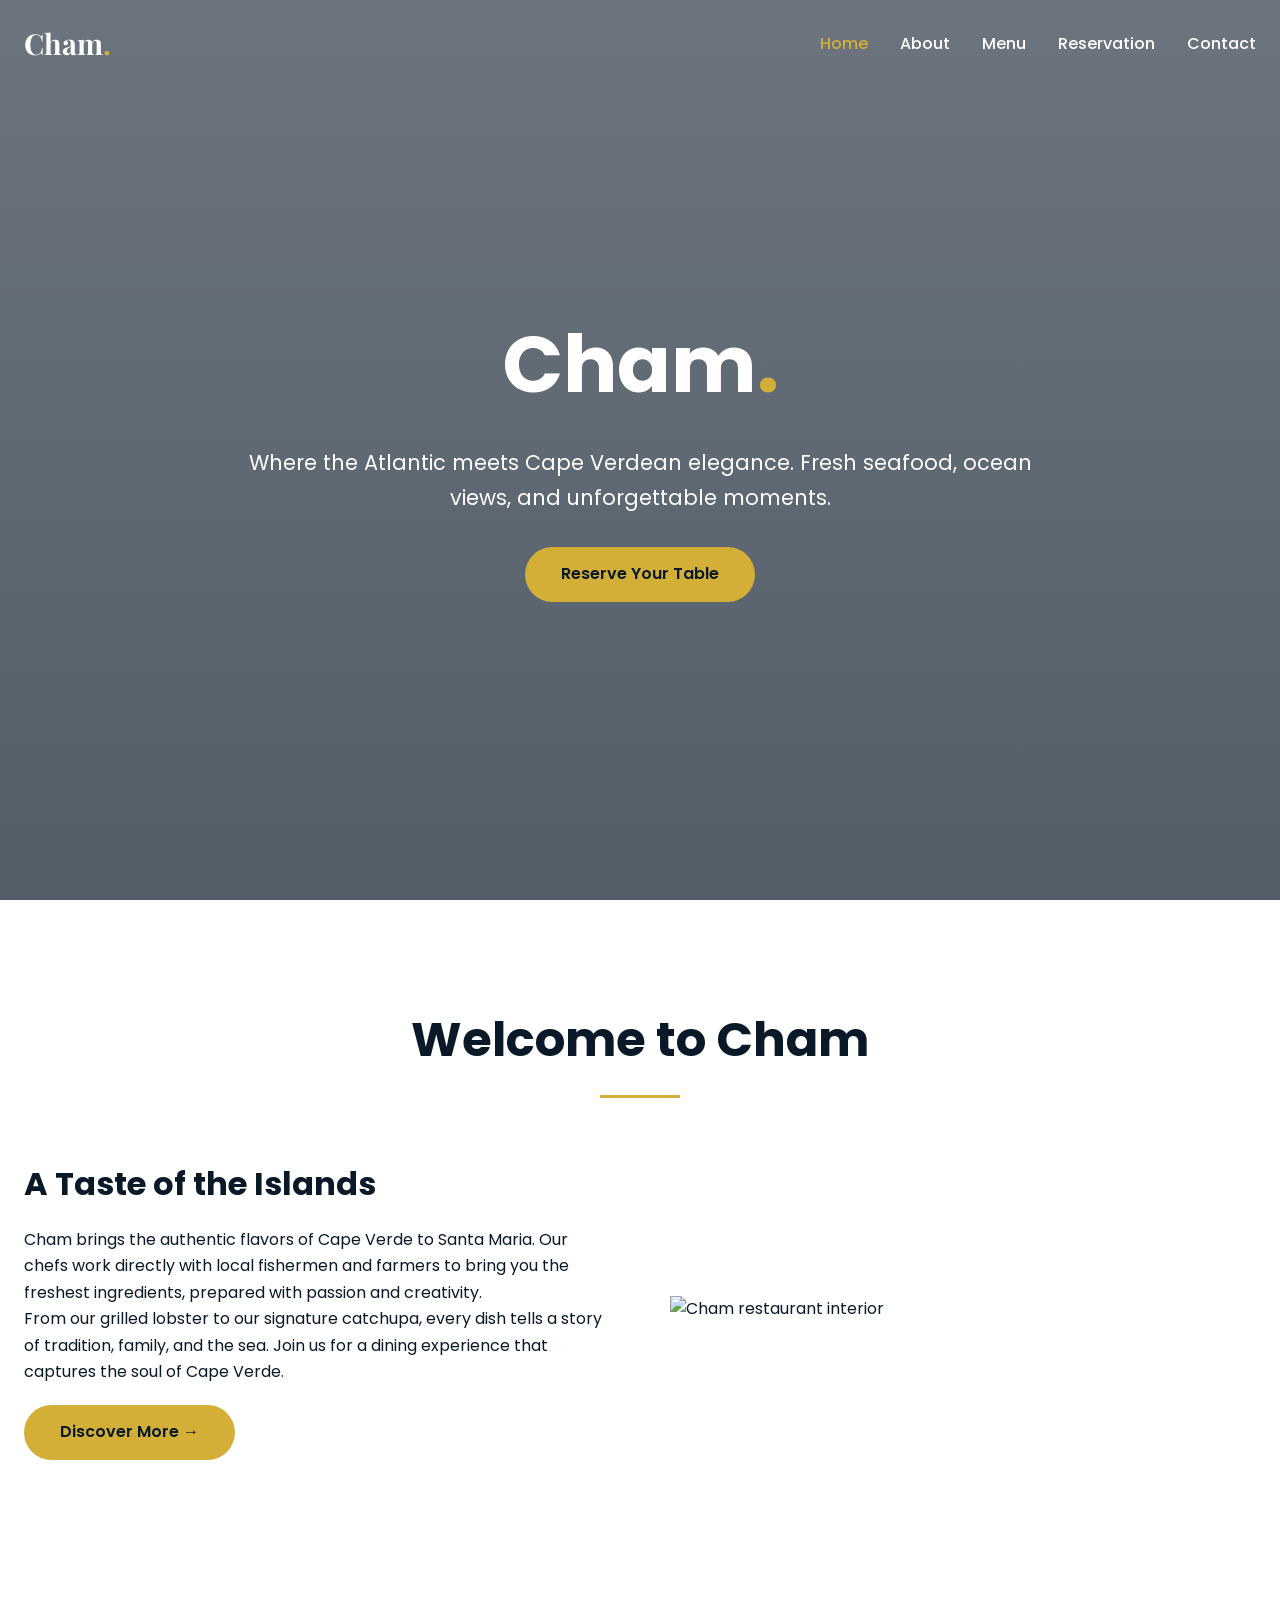
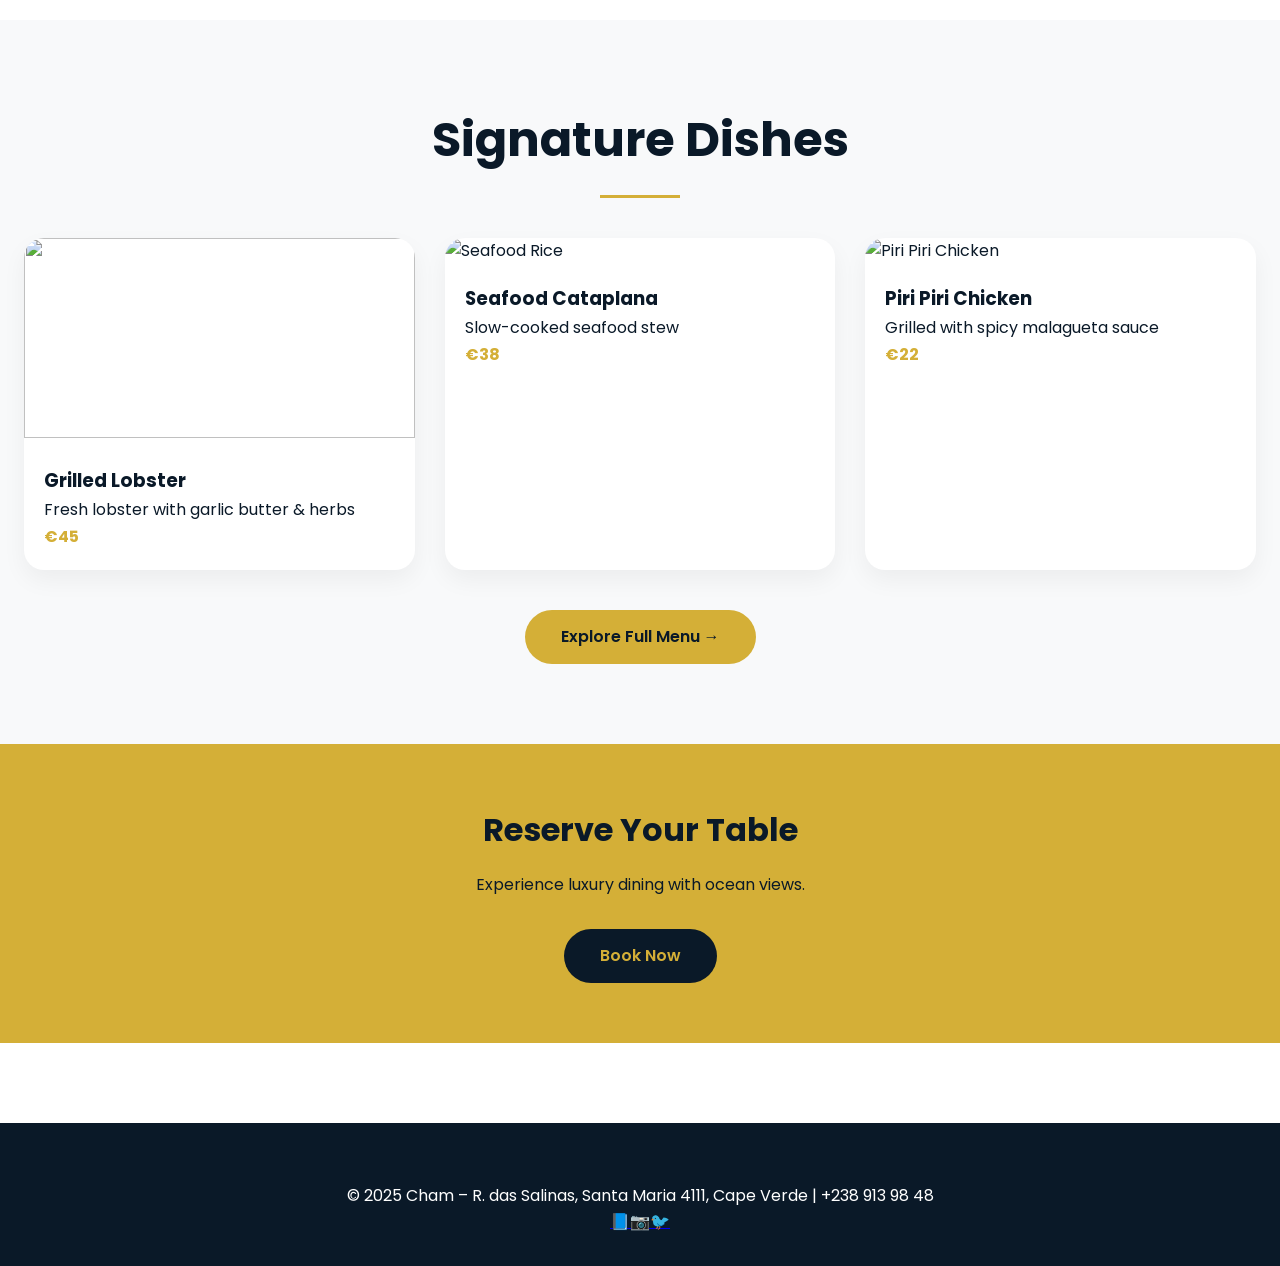
==== commit 7401fd40: "Create index.html" ====
--- a/index.html
+++ b/index.html
@@ -2,155 +2,100 @@
 <html lang="en">
 <head>
     <meta charset="UTF-8">
-    <meta name="viewport" content="width=device-width, initial-scale=1.0">
-    <title>Cham | Exquisite Dining in Santa Maria, Cape Verde</title>
-    <link rel="stylesheet" href="style.css">
+    <meta name="viewport" content="width=device-width, initial-scale=1.0, viewport-fit=cover">
+    <title>Cham | Luxury Coastal Dining • Santa Maria, Cape Verde</title>
+    <meta name="description" content="Cham – fine dining in Santa Maria, Cape Verde. Fresh seafood, ocean views, exceptional service. Reserve your table online.">
     <link rel="preconnect" href="https://fonts.googleapis.com">
     <link rel="preconnect" href="https://fonts.gstatic.com" crossorigin>
-    <link href="https://fonts.googleapis.com/css2?family=Playfair+Display:wght@400;500;600;700&family=Raleway:wght@300;400;500;600&display=swap" rel="stylesheet">
+    <link href="https://fonts.googleapis.com/css2?family=Playfair+Display:wght@400;500;600;700&family=Poppins:wght@300;400;500;600&display=swap" rel="stylesheet" media="print" onload="this.media='all'">
+    <link rel="preload" as="image" href="https://images.unsplash.com/photo-1517248135467-4c7edcad34c4?ixlib=rb-4.0.3&auto=format&fit=crop&w=2070&q=80">
+    <style>
+        /* Critical CSS inline */
+        :root{--navy:#0a1928;--gold:#d4af37;--white:#fff;--gray:#5a6a7a;--font-head:'Playfair Display',serif;--font-body:'Poppins',sans-serif}
+        *{margin:0;padding:0;box-sizing:border-box}
+        body{font-family:var(--font-body);color:var(--navy);background:var(--white);line-height:1.65}
+        .container{max-width:1280px;margin:0 auto;padding:0 24px}
+        .btn{display:inline-block;background:var(--gold);color:var(--navy);padding:14px 36px;border-radius:50px;text-decoration:none;font-weight:600;transition:all 0.3s ease;border:none;cursor:pointer}
+        .btn:hover{background:#e8c94a;transform:translateY(-3px)}
+        .nav{position:fixed;width:100%;top:0;z-index:1000;padding:20px 0;background:transparent}
+        .nav-scrolled{background:var(--navy);padding:12px 0;box-shadow:0 10px 25px rgba(0,0,0,0.08)}
+        .nav .container{display:flex;justify-content:space-between;align-items:center}
+        .logo{font-size:1.8rem;font-weight:700;font-family:var(--font-head);color:var(--white);text-decoration:none}
+        .logo span{color:var(--gold)}
+        .nav-links{display:flex;gap:2rem;list-style:none}
+        .nav-links a{color:var(--white);text-decoration:none;font-weight:500}
+        .nav-links a:hover,.nav-links a.active{color:var(--gold)}
+        .mobile-menu{display:none;font-size:1.8rem;color:var(--white);background:none;border:none;cursor:pointer}
+        .hero{height:100vh;background:linear-gradient(rgba(10,25,40,0.6),rgba(10,25,40,0.7)),url('https://images.unsplash.com/photo-1517248135467-4c7edcad34c4?ixlib=rb-4.0.3&auto=format&fit=crop&w=2070&q=80') no-repeat center/cover;background-attachment:fixed;display:flex;align-items:center;text-align:center;color:white}
+        .hero h1{font-size:5rem;margin-bottom:1rem;animation:fadeUp 1s ease}
+        .hero h1 span{color:var(--gold)}
+        .hero p{font-size:1.3rem;animation:fadeUp 1s ease 0.2s both}
+        @keyframes fadeUp{from{opacity:0;transform:translateY(40px)}to{opacity:1;transform:translateY(0)}}
+        .section-title{text-align:center;font-size:3rem;margin-bottom:1rem;color:var(--navy)}.section-title::after{content:'';display:block;width:80px;height:3px;background:var(--gold);margin:1rem auto 0}
+        .about-grid{display:grid;grid-template-columns:1fr 1fr;gap:60px;align-items:center;margin:60px 0}
+        .footer{background:var(--navy);color:white;text-align:center;padding:60px 0 30px;margin-top:80px}
+        @media(max-width:768px){.mobile-menu{display:block}.nav-links{position:fixed;top:70px;left:-100%;width:80%;height:calc(100vh - 70px);background:var(--navy);flex-direction:column;align-items:center;padding-top:40px;transition:left 0.3s}.nav-links.active{left:0}.hero h1{font-size:2.5rem}.about-grid{grid-template-columns:1fr}}
+    </style>
+    <link rel="stylesheet" href="style.css" media="print" onload="this.media='all'">
+    <noscript><link rel="stylesheet" href="style.css"></noscript>
 </head>
 <body>
-    <header class="navbar">
-        <div class="logo">Cham</div>
-        <nav>
+    <nav class="nav">
+        <div class="container">
+            <a href="index.html" class="logo">Cham<span>.</span></a>
+            <button class="mobile-menu" aria-label="Menu">☰</button>
             <ul class="nav-links">
-                <li><a href="index.html">Home</a></li>
+                <li><a href="index.html" class="active">Home</a></li>
+                <li><a href="about.html">About</a></li>
                 <li><a href="menu.html">Menu</a></li>
-                <li><a href="#about">About</a></li>
-                <li><a href="#contact">Contact</a></li>
+                <li><a href="reservation.html">Reservation</a></li>
+                <li><a href="contact.html">Contact</a></li>
             </ul>
-        </nav>
-    </header>
+        </div>
+    </nav>
 
-    <!-- HERO SECTION WITH IMPROVED BACKGROUND -->
-    <section class="hero" style="background-image: url('https://images.unsplash.com/photo-1559339352-11d035aa65de?w=1600&q=80');">
-        <div class="hero-overlay"></div>
-        <div class="hero-content">
-            <h1>Welcome to Cham</h1>
-            <p class="hero-subtitle">Where the Atlantic meets authentic Cape Verdean flavors. Fresh seafood, ocean breeze, and unforgettable moments.</p>
-            <a href="#reservation" class="btn">Reserve Your Table</a>
+    <section class="hero">
+        <div class="hero-content" style="max-width:800px; margin:0 auto">
+            <h1>Cham<span>.</span></h1>
+            <p>Where the Atlantic meets Cape Verdean elegance. Fresh seafood, ocean views, and unforgettable moments.</p>
+            <a href="reservation.html" class="btn" style="margin-top:2rem">Reserve Your Table</a>
         </div>
     </section>
 
-    <!-- OUR STORY SECTION -->
-    <section id="about" class="section">
+    <section style="padding:100px 0">
         <div class="container">
-            <h2 class="section-title">Our Story</h2>
+            <h2 class="section-title">Welcome to Cham</h2>
             <div class="about-grid">
-                <div class="about-text">
-                    <h3>Fresh from the Sea, Served with Soul</h3>
-                    <p>Cham brings the best of Cape Verdean cuisine to Santa Maria. Our chefs work directly with local fishermen to bring you the freshest catch daily. From grilled lobster to traditional catchupa, every dish tells a story of our islands. We combine indigenous recipes with modern techniques for an experience you won't forget.</p>
-                    <a href="#menu" class="btn">Discover More</a>
+                <div>
+                    <h3 style="font-size:2rem; margin-bottom:1rem">A Taste of the Islands</h3>
+                    <p>Cham brings the authentic flavors of Cape Verde to Santa Maria. Our chefs work directly with local fishermen and farmers to bring you the freshest ingredients, prepared with passion and creativity.</p>
+                    <p>From our grilled lobster to our signature catchupa, every dish tells a story of tradition, family, and the sea. Join us for a dining experience that captures the soul of Cape Verde.</p>
+                    <a href="about.html" class="btn" style="margin-top:20px">Discover More →</a>
                 </div>
-                <div class="about-image">
-                    <img src="https://images.unsplash.com/photo-1414235077428-338989a2e8c0?w=800&q=80" alt="Cham restaurant interior" loading="lazy">
+                <div class="about-img">
+                    <img src="https://images.unsplash.com/photo-1555396273-367ea4eb4db5?ixlib=rb-4.0.3&auto=format&fit=crop&w=800&q=80" alt="Cham restaurant interior" loading="eager">
                 </div>
             </div>
         </div>
     </section>
 
-    <!-- SIGNATURE DISHES WITH IMAGES -->
-    <section id="menu" class="section menu-section">
+    <section style="background:var(--white-soft,#f8f9fa); padding:80px 0">
         <div class="container">
-            <h2 class="section-title">Signature Dishes</h2>
-
-            <!-- Seafood Category -->
-            <h3 class="category-title">Seafood</h3>
-            <div class="menu-grid">
-                <div class="menu-item">
-                    <img src="https://images.unsplash.com/photo-1625943553852-781c6f46f8f8?w=600&q=80" alt="Grilled Lobster" loading="lazy">
-                    <div class="item-info">
-                        <h4>Grilled Lobster</h4>
-                        <p>Fresh Atlantic lobster grilled with garlic butter and herbs.</p>
-                        <span class="price">€45</span>
-                    </div>
-                </div>
-                <div class="menu-item">
-                    <img src="https://images.unsplash.com/photo-1534620808146-d33bb39128b2?w=600&q=80" alt="Zambujica (local fish)" loading="lazy">
-                    <div class="item-info">
-                        <h4>Zambujica</h4>
-                        <p>Local catch of the day, pan-seared and served with seasonal vegetables.</p>
-                        <span class="price">€28</span>
-                    </div>
-                </div>
-                <div class="menu-item">
-                    <img src="https://images.unsplash.com/photo-1567306226416-28f0efdc88ce?w=600&q=80" alt="Octopus Salad" loading="lazy">
-                    <div class="item-info">
-                        <h4>Octopus Salad</h4>
-                        <p>Tender octopus with tomatoes, onions, and a lemon-olive oil dressing.</p>
-                        <span class="price">€22</span>
-                    </div>
-                </div>
+            <h2 class="section-title">Signature <span>Dishes</span></h2>
+            <div style="display:grid; grid-template-columns:repeat(auto-fit,minmax(280px,1fr)); gap:30px; margin:40px 0">
+                <div style="background:white; border-radius:20px; overflow:hidden; box-shadow:0 10px 25px rgba(0,0,0,0.05)"><img src="https://images.unsplash.com/photo-1569058242567-97a2b9c3a1b0?ixlib=rb-4.0.3&auto=format&fit=crop&w=400&q=80" style="width:100%; height:200px; object-fit:cover"><div style="padding:20px"><h3>Grilled Lobster</h3><p>Fresh lobster with garlic butter & herbs</p><span style="color:var(--gold); font-weight:700">€45</span></div></div>
+                <div style="background:white; border-radius:20px; overflow:hidden; box-shadow:0 10px 25px rgba(0,0,0,0.05)"><img src="https://images.unsplash.com/photo-1572449043416-55f4685c9bb7?ixlib=rb-4.0.3&auto=format&fit=crop&w=400&q=80" alt="Seafood Rice"><div style="padding:20px"><h3>Seafood Cataplana</h3><p>Slow-cooked seafood stew</p><span style="color:var(--gold); font-weight:700">€38</span></div></div>
+                <div style="background:white; border-radius:20px; overflow:hidden; box-shadow:0 10px 25px rgba(0,0,0,0.05)"><img src="https://images.unsplash.com/photo-1544025162-d76694265947?ixlib=rb-4.0.3&auto=format&fit=crop&w=400&q=80" alt="Piri Piri Chicken"><div style="padding:20px"><h3>Piri Piri Chicken</h3><p>Grilled with spicy malagueta sauce</p><span style="color:var(--gold); font-weight:700">€22</span></div></div>
             </div>
-
-            <!-- Traditional Category -->
-            <h3 class="category-title">Traditional</h3>
-            <div class="menu-grid">
-                <div class="menu-item">
-                    <img src="https://images.unsplash.com/photo-1540189549336-e6e99c3679fe?w=600&q=80" alt="Catchupa Rica" loading="lazy">
-                    <div class="item-info">
-                        <h4>Catchupa Rica</h4>
-                        <p>Cape Verde's national stew with corn, beans, vegetables, and your choice of meat or fish.</p>
-                        <span class="price">€18</span>
-                    </div>
-                </div>
-                <div class="menu-item">
-                    <img src="https://images.unsplash.com/photo-1551024601-bec78aea704b?w=600&q=80" alt="Pastel com Diablo" loading="lazy">
-                    <div class="item-info">
-                        <h4>Pastel com Diablo</h4>
-                        <p>Spicy tuna-filled pastry, a beloved Cape Verdean snack.</p>
-                        <span class="price">€12</span>
-                    </div>
-                </div>
-                <div class="menu-item">
-                    <img src="https://images.unsplash.com/photo-1563379926898-05f4575a45d8?w=600&q=80" alt="Arroz de Marisco" loading="lazy">
-                    <div class="item-info">
-                        <h4>Arroz de Marisco</h4>
-                        <p>Portuguese-style seafood rice with shrimp, mussels, and clams.</p>
-                        <span class="price">€24</span>
-                    </div>
-                </div>
-            </div>
-
-            <!-- Desserts Category -->
-            <h3 class="category-title">Desserts</h3>
-            <div class="menu-grid">
-                <div class="menu-item">
-                    <img src="https://images.unsplash.com/photo-1578985545062-69928b1d9587?w=600&q=80" alt="Bolo de Mel" loading="lazy">
-                    <div class="item-info">
-                        <h4>Bolo de Mel</h4>
-                        <p>Traditional honey cake, rich and moist with warm spices.</p>
-                        <span class="price">€7</span>
-                    </div>
-                </div>
-                <div class="menu-item">
-                    <img src="https://images.unsplash.com/photo-1624353365286-3f8d62daad51?w=600&q=80" alt="Pudim de Leite" loading="lazy">
-                    <div class="item-info">
-                        <h4>Pudim de Leite</h4>
-                        <p>Silky caramel flan made with condensed milk, a Cape Verdean favorite.</p>
-                        <span class="price">€6</span>
-                    </div>
-                </div>
-            </div>
-
-            <a href="menu.html" class="btn">Full Menu</a>
+            <div style="text-align:center"><a href="menu.html" class="btn">Explore Full Menu →</a></div>
         </div>
     </section>
 
-    <!-- RESERVATION CALL-TO-ACTION -->
-    <section id="reservation" class="section reservation-cta">
-        <div class="container">
-            <h2 class="section-title">Book Your Experience</h2>
-            <p>Ocean views, fresh flavors – reserve your table now.</p>
-            <a href="reservation.html" class="btn">Reserve Now</a>
-        </div>
+    <section style="background:var(--gold); color:var(--navy); text-align:center; padding:60px 20px">
+        <div class="container"><h2 style="font-size:2rem; margin-bottom:15px">Reserve Your Table</h2><p style="margin-bottom:30px">Experience luxury dining with ocean views.</p><a href="reservation.html" class="btn" style="background:var(--navy); color:var(--gold)">Book Now</a></div>
     </section>
 
-    <!-- FOOTER -->
-    <footer>
-        <p>&copy; 2025 Cham – R. das Salinas, Santa Maria, Cape Verde | +238 9139848</p>
-    </footer>
-
-    <script src="script.js"></script>
+    <footer class="footer"><div class="container"><p>© 2025 Cham – R. das Salinas, Santa Maria 4111, Cape Verde | +238 913 98 48</p><div class="social-links"><a href="#">📘</a><a href="#">📷</a><a href="#">🐦</a></div></div></footer>
+    <script src="script.js" defer></script>
 </body>
-                      </html>
+</html>
